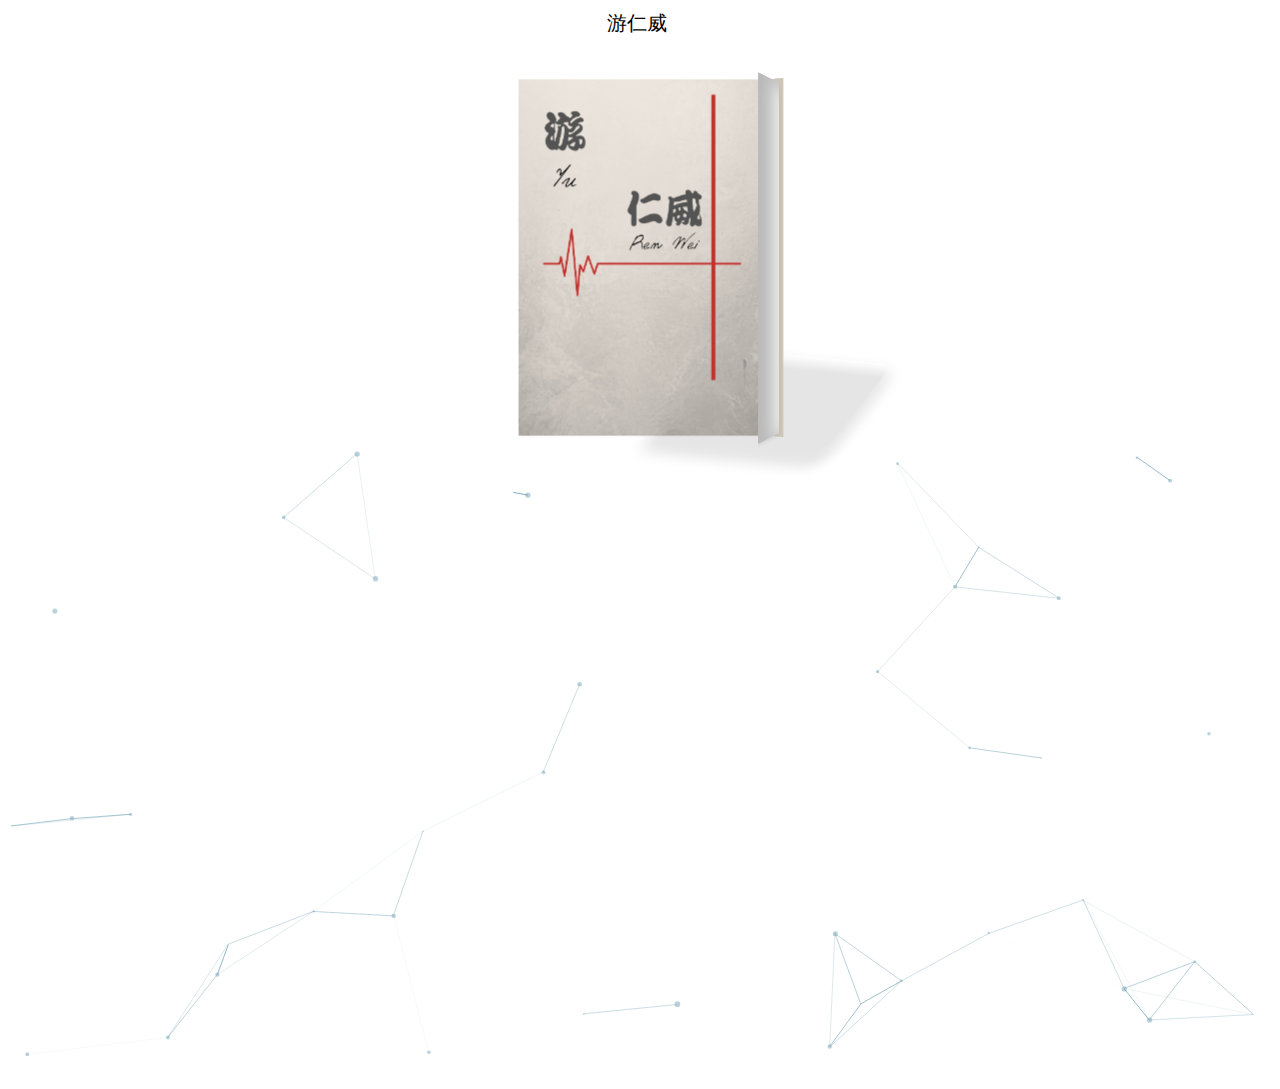
==== index.html @ 25d9337c "Add files via upload" ====
<!DOCTYPE html>
<html>
<head>	
	<meta charset="UTF-8">
	<title>游仁威</title>
	<meta name="viewport" content="width=device-width, initial-scale=1.0">
	<link rel="icon" href="img/logo.png" type="image/x-icon" />
	<meta name="copyright" content="履歷">  
	
	<!-- Bootstrap掛載 -->
	<script src="./js/jquery-3.3.1.min.js"></script>
	<script src="./js/bootstrap.min.js" defer> </script>
   
	<!--粒子特效-->
	<script src="./js/particles.js" ></script>
</script>
</head>




<style type="text/css">
@import url(./css/bootstrap.min.css); 

/* Libro 3D  */
* {margin:0; padding:0; border: 0 none; position: relative;}
.libro {
    width: 276px;
    height: 375px;
    margin: 20px auto 0;
    -moz-transform: scaleX(0.88) scaleY(0.95);
    -moz-perspective: 150px;
    -moz-perspective-origin: right center;
    
    -webkit-perspective: 150px;
    -webkit-perspective-origin: right center;
    -webkit-transform-style: preserve-3d;
    -webkit-transform: scaleX(0.88) scaleY(0.95);
    
    -o-perspective: 150px;
    -o-perspective-origin: right center;
    -o-transform-style: preserve-3d;
    -o-transform: scaleX(0.88) scaleY(0.95);
    
    -ms-perspective: 150px;
    -ms-perspective-origin: right center;
    -ms-transform-style: preserve-3d; 
    -ms-transform: scaleX(0.88) scaleY(0.95);   
    
    perspective: 150px;
    perspective-origin: right center;
    transform-style: preserve-3d;
    transform: scaleX(0.88) scaleY(0.95);
}
.libro img {
    display: block;
    height: 375px;
    width: 276px;
    position: absolute;
    z-index:5;
    -moz-transform: rotateY(-4deg) translateZ(0px);
    -webkit-transform: rotateY(-4deg) translateZ(0px);
    -o-transform: rotateY(-4deg) translateZ(0px);
    -ms-transform: rotateY(-4deg) translateZ(0px);
    transform: rotateY(-4deg) translateZ(0px);
}

.libro:before, .libro:after {
content: '';
position: absolute;
}

.libro:before {
    height: 100%;
    width: 40px;
    position: absolute;
    right: -25px;
    top: 0%;
    background: #cfc6ba;
    z-index: 2;
    -moz-transform: rotateY(-4deg) translateZ(0px);    
    -webkit-transform: rotateY(-4deg) translateZ(0px);
    -o-transform: rotateY(-4deg) translateZ(0px);    
    -ms-transform: rotateY(-4deg) translateZ(0px);
    transform: rotateY(-4deg) translateZ(0px);
}
.libro:after {
    background: #F5F5F5;
    box-shadow: 0 1px 4px rgba(0, 0, 0, 0.1), 18px 3px 20px rgba(0, 0, 0, 0.25) inset;
    height: 98%;
    width: 25px;
    right: -19px;
    top: 1%;
    z-index: 3;
    -moz-perspective: 5px;
    -moz-transform: rotateY(20deg) translateZ(5px);
    -webkit-perspective: 5px;
    -webkit-transform: rotateY(20deg) translateZ(5px);
    -o-perspective: 5px;
    -o-transform: rotateY(20deg) translateZ(5px);
    -ms-perspective: 5px;
    -ms-transform: rotateY(20deg) translateZ(5px);    
    perspective: 5px;
    transform: rotateY(20deg) translateZ(5px);
}

.libro span {
    display: block;
    position: absolute;
    bottom: -13px;
    height: 100px;
    right: -110px;
    height: 100px;
    width: 200px;
    background-image: -moz-linear-gradient(transparent, rgba(0, 0, 0, 0.1) 15%);
    background-image: -webkit-linear-gradient(transparent, rgba(0, 0, 0, 0.1) 15%);
    background-image: -o-linear-gradient(transparent, rgba(0, 0, 0, 0.1) 15%);
    background-image: -ms-linear-gradient(transparent, rgba(0, 0, 0, 0.1) 15%);
    background-image: linear-gradient(transparent, rgba(0, 0, 0, 0.1) 15%);
    border-radius: 15px;
    box-shadow: 5px 12px 15px 5px rgba(0, 0, 0, 0.1);
    -moz-transform: rotate(5deg) skew(-65deg);
    -webkit-transform: rotate(5deg) skew(-35deg);
    -o-transform: rotate(5deg) skew(-35deg);
    -ms-transform: rotate(5deg) skew(-35deg);
    transform: rotate(5deg) skew(-35deg);
}
.titleall {
	width: 100%;
	height: 41px;
	}
.title1 {
	width: 150px;
	font-size: 20px;
	padding-top: 10px;
	color: #000000;
	text-align: center;
	margin: 0 auto;
	background-color: #FFFFFF;
	}	
.line {
	width: 98.5%;
	margin-left: 0.5%;
	margin-bottom: 20px;
	height: 50px;
	background-image: url('https://i.imgur.com/TUHFjok.jpg');
	}
.bg{
	background-image: url(https://static.fate-go.com.tw/Seraph2/pc/resources/images/bg_page02.jpg?v=d15a1046.jpg);
	background-size: cover;
}

<!--粒子特效-->
#particles-js {
  position: absolute;
  
  background-color:	#000000;
  background: {
      position: bottom;
      repeat: no-repeat;
      color: black;
      size: cover;
  }
}

</style>

<html>

<div id="particles-js">
	<div class="sticky-top">	
		<div class="line" style="margin-bottom:5px;">		
			<div class="titleall">
				<div class="title1">游仁威</div>
			</div>
		</div>
		
		<div class="libro">
			<span></span>
			<a href="./home.html"><img src="img/book.jpg"></a>
		</div>
	</div>
</div>

</html>


<script>

// ParticlesJS Config.

var color = '#75A5B7';
var maxParticles = 80;

particlesJS('particles-js', {
  'particles': {
    'number': {
      'value': maxParticles,
      'density': {
        'enable': true,
        'value_area': (maxParticles * 10) * 2
      }
    },
    'color': {
      'value': color
    },
    'shape': {
      'type': 'circle',
      'stroke': {
        'width': 0,
        'color': '#000000'
      },
      'polygon': {
        'nb_sides': 5
      },
    },
    'opacity': {
      'value': 0.5,
      'random': false,
      'anim': {
        'enable': false,
        'speed': 1,
        'opacity_min': 0.1,
        'sync': false
      }
    },
    'size': {
      'value': 3,
      'random': true,
      'anim': {
        'enable': false,
        'speed': 40,
        'size_min': 0.1,
        'sync': false
      }
    },
    'line_linked': {
      'enable': true,
      'distance': 150,
      'color': color,
      'opacity': 1,
      'width': 1
    },
    'move': {
      'enable': true,
      'speed': 2,
      'direction': 'none',
      'random': false,
      'straight': false,
      'out_mode': 'out',
      'bounce': false,
      'attract': {
        'enable': false,
        'rotateX': 600,
        'rotateY': 1200
      }
    }
  },
  'interactivity': {
    'detect_on': 'canvas',
    'events': {
      'onhover': {
        'enable': true,
        'mode': 'grab'
      },
      'onclick': {
        'enable': true,
        'mode': 'push'
      },
      'resize': true
    },
    'modes': {
      'grab': {
        'distance': 140,
        'line_linked': {
          'opacity': 1
        }
      },
      'bubble': {
        'distance': 400,
        'size': 40,
        'duration': 2,
        'opacity': 8,
        'speed': 3
      },
      'repulse': {
        'distance': 200,
        'duration': 0.4
      },
      'push': {
        'particles_nb': 4
      },
      'remove': {
        'particles_nb': 2
      }
    }
  },
  'retina_detect': true
});

</script>
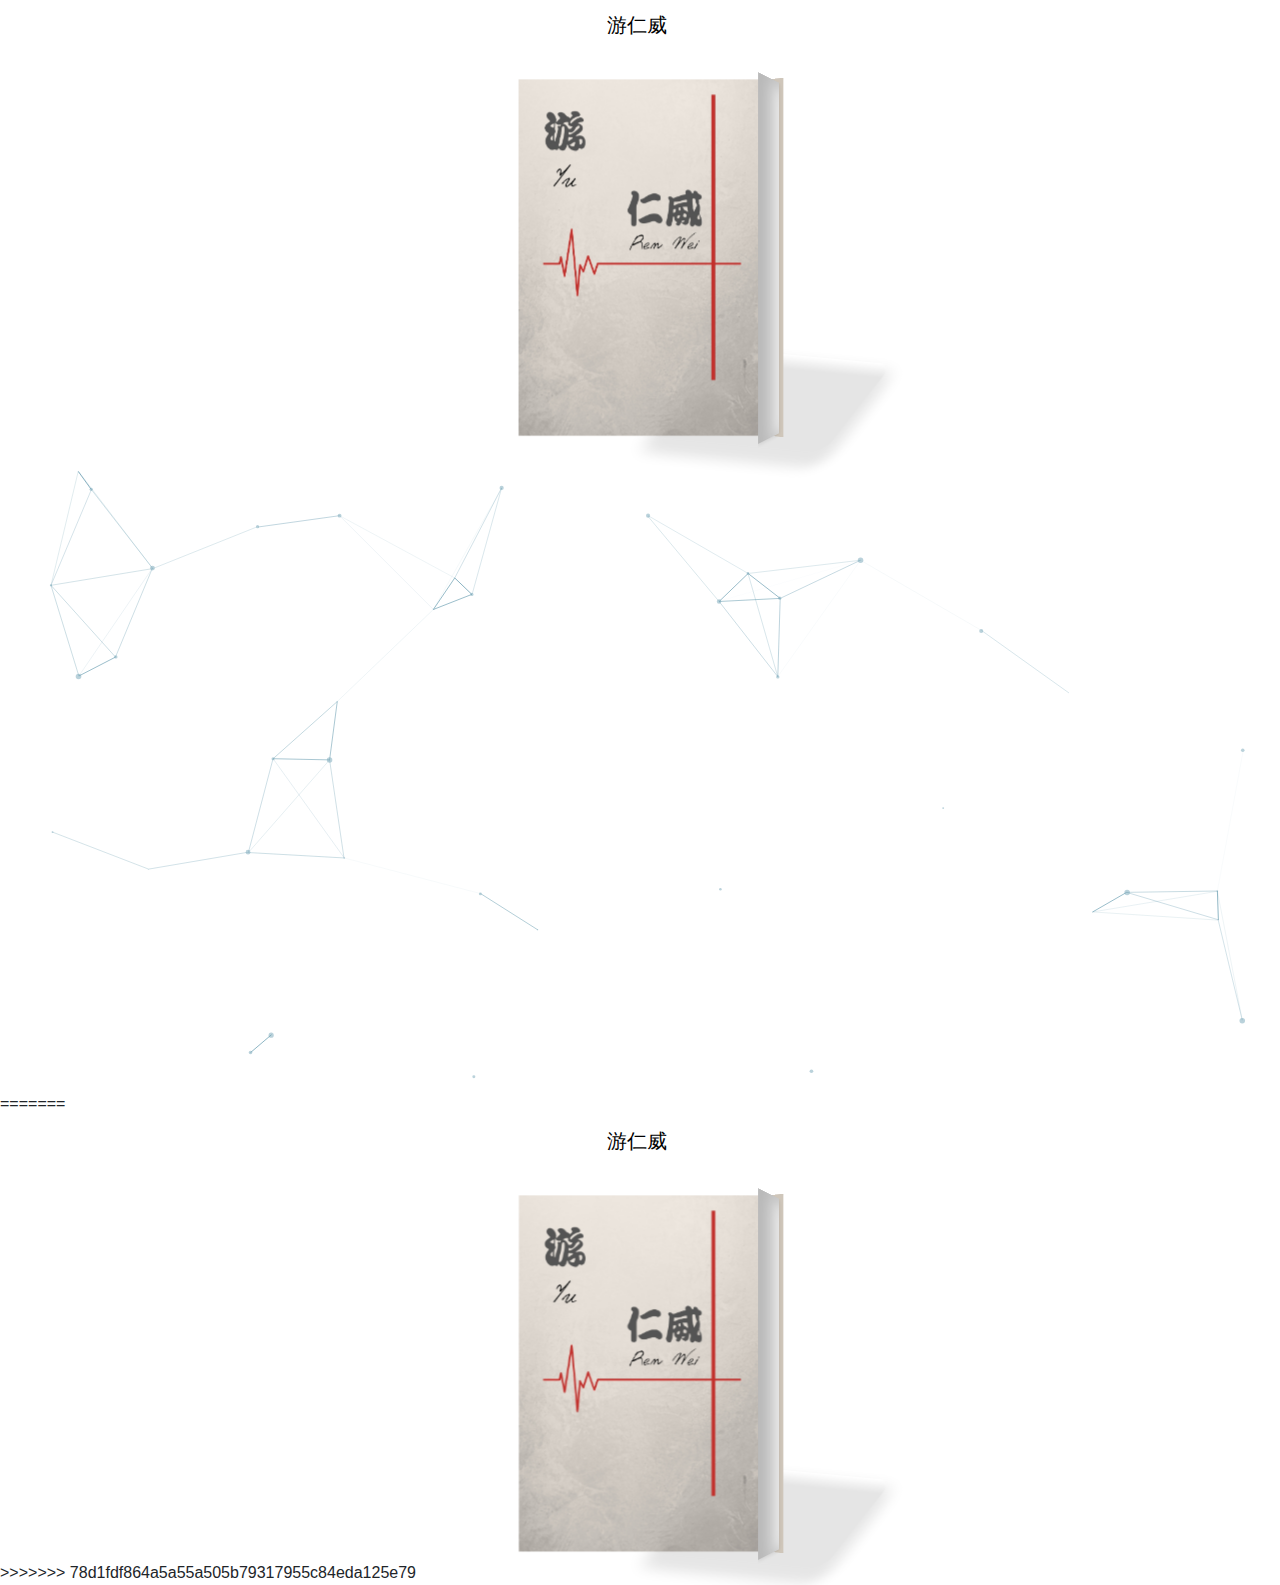
==== commit a08b6152: "Add files via upload" ====
--- a/index.html
+++ b/index.html
@@ -1,3 +1,308 @@
+<!DOCTYPE html>
+<html>
+<head>	
+	<meta charset="UTF-8">
+	<title>游仁威</title>
+	<meta name="viewport" content="width=device-width, initial-scale=1.0">
+	<link rel="icon" href="img/logo.png" type="image/x-icon" />
+	<meta name="copyright" content="履歷">  
+	
+	<!-- Bootstrap掛載 -->
+	<script src="./js/jquery-3.3.1.min.js"></script>
+	<script src="./js/bootstrap.min.js" defer> </script>
+   
+	<!--粒子特效-->
+	<script src="./js/particles.js" ></script>
+</script>
+</head>
+
+
+
+
+<style type="text/css">
+@import url(./css/bootstrap.min.css); 
+
+/* Libro 3D  */
+* {margin:0; padding:0; border: 0 none; position: relative;}
+.libro {
+    width: 276px;
+    height: 375px;
+    margin: 20px auto 0;
+    -moz-transform: scaleX(0.88) scaleY(0.95);
+    -moz-perspective: 150px;
+    -moz-perspective-origin: right center;
+    
+    -webkit-perspective: 150px;
+    -webkit-perspective-origin: right center;
+    -webkit-transform-style: preserve-3d;
+    -webkit-transform: scaleX(0.88) scaleY(0.95);
+    
+    -o-perspective: 150px;
+    -o-perspective-origin: right center;
+    -o-transform-style: preserve-3d;
+    -o-transform: scaleX(0.88) scaleY(0.95);
+    
+    -ms-perspective: 150px;
+    -ms-perspective-origin: right center;
+    -ms-transform-style: preserve-3d; 
+    -ms-transform: scaleX(0.88) scaleY(0.95);   
+    
+    perspective: 150px;
+    perspective-origin: right center;
+    transform-style: preserve-3d;
+    transform: scaleX(0.88) scaleY(0.95);
+}
+.libro img {
+    display: block;
+    height: 375px;
+    width: 276px;
+    position: absolute;
+    z-index:5;
+    -moz-transform: rotateY(-4deg) translateZ(0px);
+    -webkit-transform: rotateY(-4deg) translateZ(0px);
+    -o-transform: rotateY(-4deg) translateZ(0px);
+    -ms-transform: rotateY(-4deg) translateZ(0px);
+    transform: rotateY(-4deg) translateZ(0px);
+}
+
+.libro:before, .libro:after {
+content: '';
+position: absolute;
+}
+
+.libro:before {
+    height: 100%;
+    width: 40px;
+    position: absolute;
+    right: -25px;
+    top: 0%;
+    background: #cfc6ba;
+    z-index: 2;
+    -moz-transform: rotateY(-4deg) translateZ(0px);    
+    -webkit-transform: rotateY(-4deg) translateZ(0px);
+    -o-transform: rotateY(-4deg) translateZ(0px);    
+    -ms-transform: rotateY(-4deg) translateZ(0px);
+    transform: rotateY(-4deg) translateZ(0px);
+}
+.libro:after {
+    background: #F5F5F5;
+    box-shadow: 0 1px 4px rgba(0, 0, 0, 0.1), 18px 3px 20px rgba(0, 0, 0, 0.25) inset;
+    height: 98%;
+    width: 25px;
+    right: -19px;
+    top: 1%;
+    z-index: 3;
+    -moz-perspective: 5px;
+    -moz-transform: rotateY(20deg) translateZ(5px);
+    -webkit-perspective: 5px;
+    -webkit-transform: rotateY(20deg) translateZ(5px);
+    -o-perspective: 5px;
+    -o-transform: rotateY(20deg) translateZ(5px);
+    -ms-perspective: 5px;
+    -ms-transform: rotateY(20deg) translateZ(5px);    
+    perspective: 5px;
+    transform: rotateY(20deg) translateZ(5px);
+}
+
+.libro span {
+    display: block;
+    position: absolute;
+    bottom: -13px;
+    height: 100px;
+    right: -110px;
+    height: 100px;
+    width: 200px;
+    background-image: -moz-linear-gradient(transparent, rgba(0, 0, 0, 0.1) 15%);
+    background-image: -webkit-linear-gradient(transparent, rgba(0, 0, 0, 0.1) 15%);
+    background-image: -o-linear-gradient(transparent, rgba(0, 0, 0, 0.1) 15%);
+    background-image: -ms-linear-gradient(transparent, rgba(0, 0, 0, 0.1) 15%);
+    background-image: linear-gradient(transparent, rgba(0, 0, 0, 0.1) 15%);
+    border-radius: 15px;
+    box-shadow: 5px 12px 15px 5px rgba(0, 0, 0, 0.1);
+    -moz-transform: rotate(5deg) skew(-65deg);
+    -webkit-transform: rotate(5deg) skew(-35deg);
+    -o-transform: rotate(5deg) skew(-35deg);
+    -ms-transform: rotate(5deg) skew(-35deg);
+    transform: rotate(5deg) skew(-35deg);
+}
+.titleall {
+	width: 100%;
+	height: 41px;
+	}
+.title1 {
+	width: 150px;
+	font-size: 20px;
+	padding-top: 10px;
+	color: #000000;
+	text-align: center;
+	margin: 0 auto;
+	background-color: #FFFFFF;
+	}	
+.line {
+	width: 98.5%;
+	margin-left: 0.5%;
+	margin-bottom: 20px;
+	height: 50px;
+	background-image: url('https://i.imgur.com/TUHFjok.jpg');
+	}
+.bg{
+	background-image: url(https://static.fate-go.com.tw/Seraph2/pc/resources/images/bg_page02.jpg?v=d15a1046.jpg);
+	background-size: cover;
+}
+
+<!--粒子特效-->
+#particles-js {
+  position: absolute;
+  
+  background-color:	#000000;
+  background: {
+      position: bottom;
+      repeat: no-repeat;
+      color: black;
+      size: cover;
+  }
+}
+
+</style>
+
+<html>
+
+<div id="particles-js">
+	<div class="sticky-top">	
+		<div class="line" style="margin-bottom:5px;">		
+			<div class="titleall">
+				<div class="title1">游仁威</div>
+			</div>
+		</div>
+		
+		<div class="libro">
+			<span></span>
+			<a href="./home.html"><img src="img/book.jpg"></a>
+		</div>
+	</div>
+</div>
+
+</html>
+
+
+<script>
+
+// ParticlesJS Config.
+
+var color = '#75A5B7';
+var maxParticles = 80;
+
+particlesJS('particles-js', {
+  'particles': {
+    'number': {
+      'value': maxParticles,
+      'density': {
+        'enable': true,
+        'value_area': (maxParticles * 10) * 2
+      }
+    },
+    'color': {
+      'value': color
+    },
+    'shape': {
+      'type': 'circle',
+      'stroke': {
+        'width': 0,
+        'color': '#000000'
+      },
+      'polygon': {
+        'nb_sides': 5
+      },
+    },
+    'opacity': {
+      'value': 0.5,
+      'random': false,
+      'anim': {
+        'enable': false,
+        'speed': 1,
+        'opacity_min': 0.1,
+        'sync': false
+      }
+    },
+    'size': {
+      'value': 3,
+      'random': true,
+      'anim': {
+        'enable': false,
+        'speed': 40,
+        'size_min': 0.1,
+        'sync': false
+      }
+    },
+    'line_linked': {
+      'enable': true,
+      'distance': 150,
+      'color': color,
+      'opacity': 1,
+      'width': 1
+    },
+    'move': {
+      'enable': true,
+      'speed': 2,
+      'direction': 'none',
+      'random': false,
+      'straight': false,
+      'out_mode': 'out',
+      'bounce': false,
+      'attract': {
+        'enable': false,
+        'rotateX': 600,
+        'rotateY': 1200
+      }
+    }
+  },
+  'interactivity': {
+    'detect_on': 'canvas',
+    'events': {
+      'onhover': {
+        'enable': true,
+        'mode': 'grab'
+      },
+      'onclick': {
+        'enable': true,
+        'mode': 'push'
+      },
+      'resize': true
+    },
+    'modes': {
+      'grab': {
+        'distance': 140,
+        'line_linked': {
+          'opacity': 1
+        }
+      },
+      'bubble': {
+        'distance': 400,
+        'size': 40,
+        'duration': 2,
+        'opacity': 8,
+        'speed': 3
+      },
+      'repulse': {
+        'distance': 200,
+        'duration': 0.4
+      },
+      'push': {
+        'particles_nb': 4
+      },
+      'remove': {
+        'particles_nb': 2
+      }
+    }
+  },
+  'retina_detect': true
+});
+
+</script>
+
+
+  
+=======
 <!DOCTYPE html>
 <html>
 <head>	
@@ -302,3 +607,4 @@
 
 
   
+>>>>>>> 78d1fdf864a5a55a505b79317955c84eda125e79
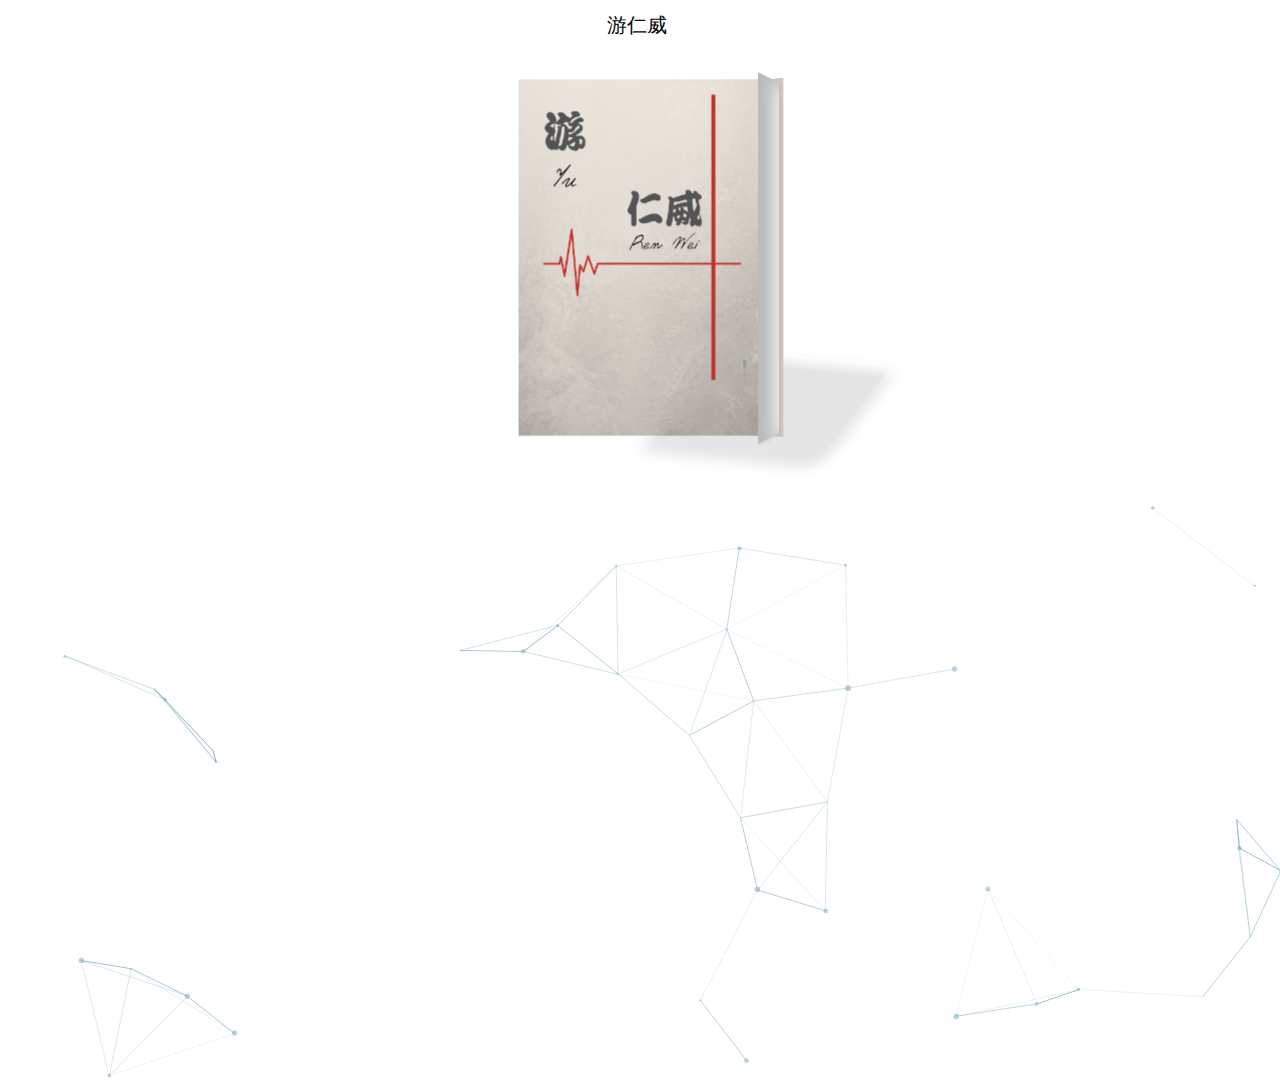
==== commit e1629edf: "Add files via upload" ====
--- a/index.html
+++ b/index.html
@@ -300,311 +300,5 @@
 
 </script>
 
-
-  
-=======
-<!DOCTYPE html>
-<html>
-<head>	
-	<meta charset="UTF-8">
-	<title>游仁威</title>
-	<meta name="viewport" content="width=device-width, initial-scale=1.0">
-	<link rel="icon" href="img/logo.png" type="image/x-icon" />
-	<meta name="copyright" content="履歷">  
-	
-	<!-- Bootstrap掛載 -->
-	<script src="./js/jquery-3.3.1.min.js"></script>
-	<script src="./js/bootstrap.min.js" defer> </script>
-   
-	<!--粒子特效-->
-	<script src="./js/particles.js" ></script>
-</script>
-</head>
 
-
-
-
-<style type="text/css">
-@import url(./css/bootstrap.min.css); 
-
-/* Libro 3D  */
-* {margin:0; padding:0; border: 0 none; position: relative;}
-.libro {
-    width: 276px;
-    height: 375px;
-    margin: 20px auto 0;
-    -moz-transform: scaleX(0.88) scaleY(0.95);
-    -moz-perspective: 150px;
-    -moz-perspective-origin: right center;
-    
-    -webkit-perspective: 150px;
-    -webkit-perspective-origin: right center;
-    -webkit-transform-style: preserve-3d;
-    -webkit-transform: scaleX(0.88) scaleY(0.95);
-    
-    -o-perspective: 150px;
-    -o-perspective-origin: right center;
-    -o-transform-style: preserve-3d;
-    -o-transform: scaleX(0.88) scaleY(0.95);
-    
-    -ms-perspective: 150px;
-    -ms-perspective-origin: right center;
-    -ms-transform-style: preserve-3d; 
-    -ms-transform: scaleX(0.88) scaleY(0.95);   
-    
-    perspective: 150px;
-    perspective-origin: right center;
-    transform-style: preserve-3d;
-    transform: scaleX(0.88) scaleY(0.95);
-}
-.libro img {
-    display: block;
-    height: 375px;
-    width: 276px;
-    position: absolute;
-    z-index:5;
-    -moz-transform: rotateY(-4deg) translateZ(0px);
-    -webkit-transform: rotateY(-4deg) translateZ(0px);
-    -o-transform: rotateY(-4deg) translateZ(0px);
-    -ms-transform: rotateY(-4deg) translateZ(0px);
-    transform: rotateY(-4deg) translateZ(0px);
-}
-
-.libro:before, .libro:after {
-content: '';
-position: absolute;
-}
-
-.libro:before {
-    height: 100%;
-    width: 40px;
-    position: absolute;
-    right: -25px;
-    top: 0%;
-    background: #cfc6ba;
-    z-index: 2;
-    -moz-transform: rotateY(-4deg) translateZ(0px);    
-    -webkit-transform: rotateY(-4deg) translateZ(0px);
-    -o-transform: rotateY(-4deg) translateZ(0px);    
-    -ms-transform: rotateY(-4deg) translateZ(0px);
-    transform: rotateY(-4deg) translateZ(0px);
-}
-.libro:after {
-    background: #F5F5F5;
-    box-shadow: 0 1px 4px rgba(0, 0, 0, 0.1), 18px 3px 20px rgba(0, 0, 0, 0.25) inset;
-    height: 98%;
-    width: 25px;
-    right: -19px;
-    top: 1%;
-    z-index: 3;
-    -moz-perspective: 5px;
-    -moz-transform: rotateY(20deg) translateZ(5px);
-    -webkit-perspective: 5px;
-    -webkit-transform: rotateY(20deg) translateZ(5px);
-    -o-perspective: 5px;
-    -o-transform: rotateY(20deg) translateZ(5px);
-    -ms-perspective: 5px;
-    -ms-transform: rotateY(20deg) translateZ(5px);    
-    perspective: 5px;
-    transform: rotateY(20deg) translateZ(5px);
-}
-
-.libro span {
-    display: block;
-    position: absolute;
-    bottom: -13px;
-    height: 100px;
-    right: -110px;
-    height: 100px;
-    width: 200px;
-    background-image: -moz-linear-gradient(transparent, rgba(0, 0, 0, 0.1) 15%);
-    background-image: -webkit-linear-gradient(transparent, rgba(0, 0, 0, 0.1) 15%);
-    background-image: -o-linear-gradient(transparent, rgba(0, 0, 0, 0.1) 15%);
-    background-image: -ms-linear-gradient(transparent, rgba(0, 0, 0, 0.1) 15%);
-    background-image: linear-gradient(transparent, rgba(0, 0, 0, 0.1) 15%);
-    border-radius: 15px;
-    box-shadow: 5px 12px 15px 5px rgba(0, 0, 0, 0.1);
-    -moz-transform: rotate(5deg) skew(-65deg);
-    -webkit-transform: rotate(5deg) skew(-35deg);
-    -o-transform: rotate(5deg) skew(-35deg);
-    -ms-transform: rotate(5deg) skew(-35deg);
-    transform: rotate(5deg) skew(-35deg);
-}
-.titleall {
-	width: 100%;
-	height: 41px;
-	}
-.title1 {
-	width: 150px;
-	font-size: 20px;
-	padding-top: 10px;
-	color: #000000;
-	text-align: center;
-	margin: 0 auto;
-	background-color: #FFFFFF;
-	}	
-.line {
-	width: 98.5%;
-	margin-left: 0.5%;
-	margin-bottom: 20px;
-	height: 50px;
-	background-image: url('https://i.imgur.com/TUHFjok.jpg');
-	}
-.bg{
-	background-image: url(https://static.fate-go.com.tw/Seraph2/pc/resources/images/bg_page02.jpg?v=d15a1046.jpg);
-	background-size: cover;
-}
-
-<!--粒子特效-->
-#particles-js {
-  position: absolute;
-  
-  background-color:	#000000;
-  background: {
-      position: bottom;
-      repeat: no-repeat;
-      color: black;
-      size: cover;
-  }
-}
-
-</style>
-
-<html>
-
-<div id="particles-js">
-	<div class="sticky-top">	
-		<div class="line" style="margin-bottom:5px;">		
-			<div class="titleall">
-				<div class="title1">游仁威</div>
-			</div>
-		</div>
-		
-		<div class="libro">
-			<span></span>
-			<a href="./home.html"><img src="img/book.jpg"></a>
-		</div>
-	</div>
-</div>
-
-</html>
-
-
-<script>
-
-// ParticlesJS Config.
-
-var color = '#75A5B7';
-var maxParticles = 80;
-
-particlesJS('particles-js', {
-  'particles': {
-    'number': {
-      'value': maxParticles,
-      'density': {
-        'enable': true,
-        'value_area': (maxParticles * 10) * 2
-      }
-    },
-    'color': {
-      'value': color
-    },
-    'shape': {
-      'type': 'circle',
-      'stroke': {
-        'width': 0,
-        'color': '#000000'
-      },
-      'polygon': {
-        'nb_sides': 5
-      },
-    },
-    'opacity': {
-      'value': 0.5,
-      'random': false,
-      'anim': {
-        'enable': false,
-        'speed': 1,
-        'opacity_min': 0.1,
-        'sync': false
-      }
-    },
-    'size': {
-      'value': 3,
-      'random': true,
-      'anim': {
-        'enable': false,
-        'speed': 40,
-        'size_min': 0.1,
-        'sync': false
-      }
-    },
-    'line_linked': {
-      'enable': true,
-      'distance': 150,
-      'color': color,
-      'opacity': 1,
-      'width': 1
-    },
-    'move': {
-      'enable': true,
-      'speed': 2,
-      'direction': 'none',
-      'random': false,
-      'straight': false,
-      'out_mode': 'out',
-      'bounce': false,
-      'attract': {
-        'enable': false,
-        'rotateX': 600,
-        'rotateY': 1200
-      }
-    }
-  },
-  'interactivity': {
-    'detect_on': 'canvas',
-    'events': {
-      'onhover': {
-        'enable': true,
-        'mode': 'grab'
-      },
-      'onclick': {
-        'enable': true,
-        'mode': 'push'
-      },
-      'resize': true
-    },
-    'modes': {
-      'grab': {
-        'distance': 140,
-        'line_linked': {
-          'opacity': 1
-        }
-      },
-      'bubble': {
-        'distance': 400,
-        'size': 40,
-        'duration': 2,
-        'opacity': 8,
-        'speed': 3
-      },
-      'repulse': {
-        'distance': 200,
-        'duration': 0.4
-      },
-      'push': {
-        'particles_nb': 4
-      },
-      'remove': {
-        'particles_nb': 2
-      }
-    }
-  },
-  'retina_detect': true
-});
-
-</script>
-
-
-  
->>>>>>> 78d1fdf864a5a55a505b79317955c84eda125e79
+
